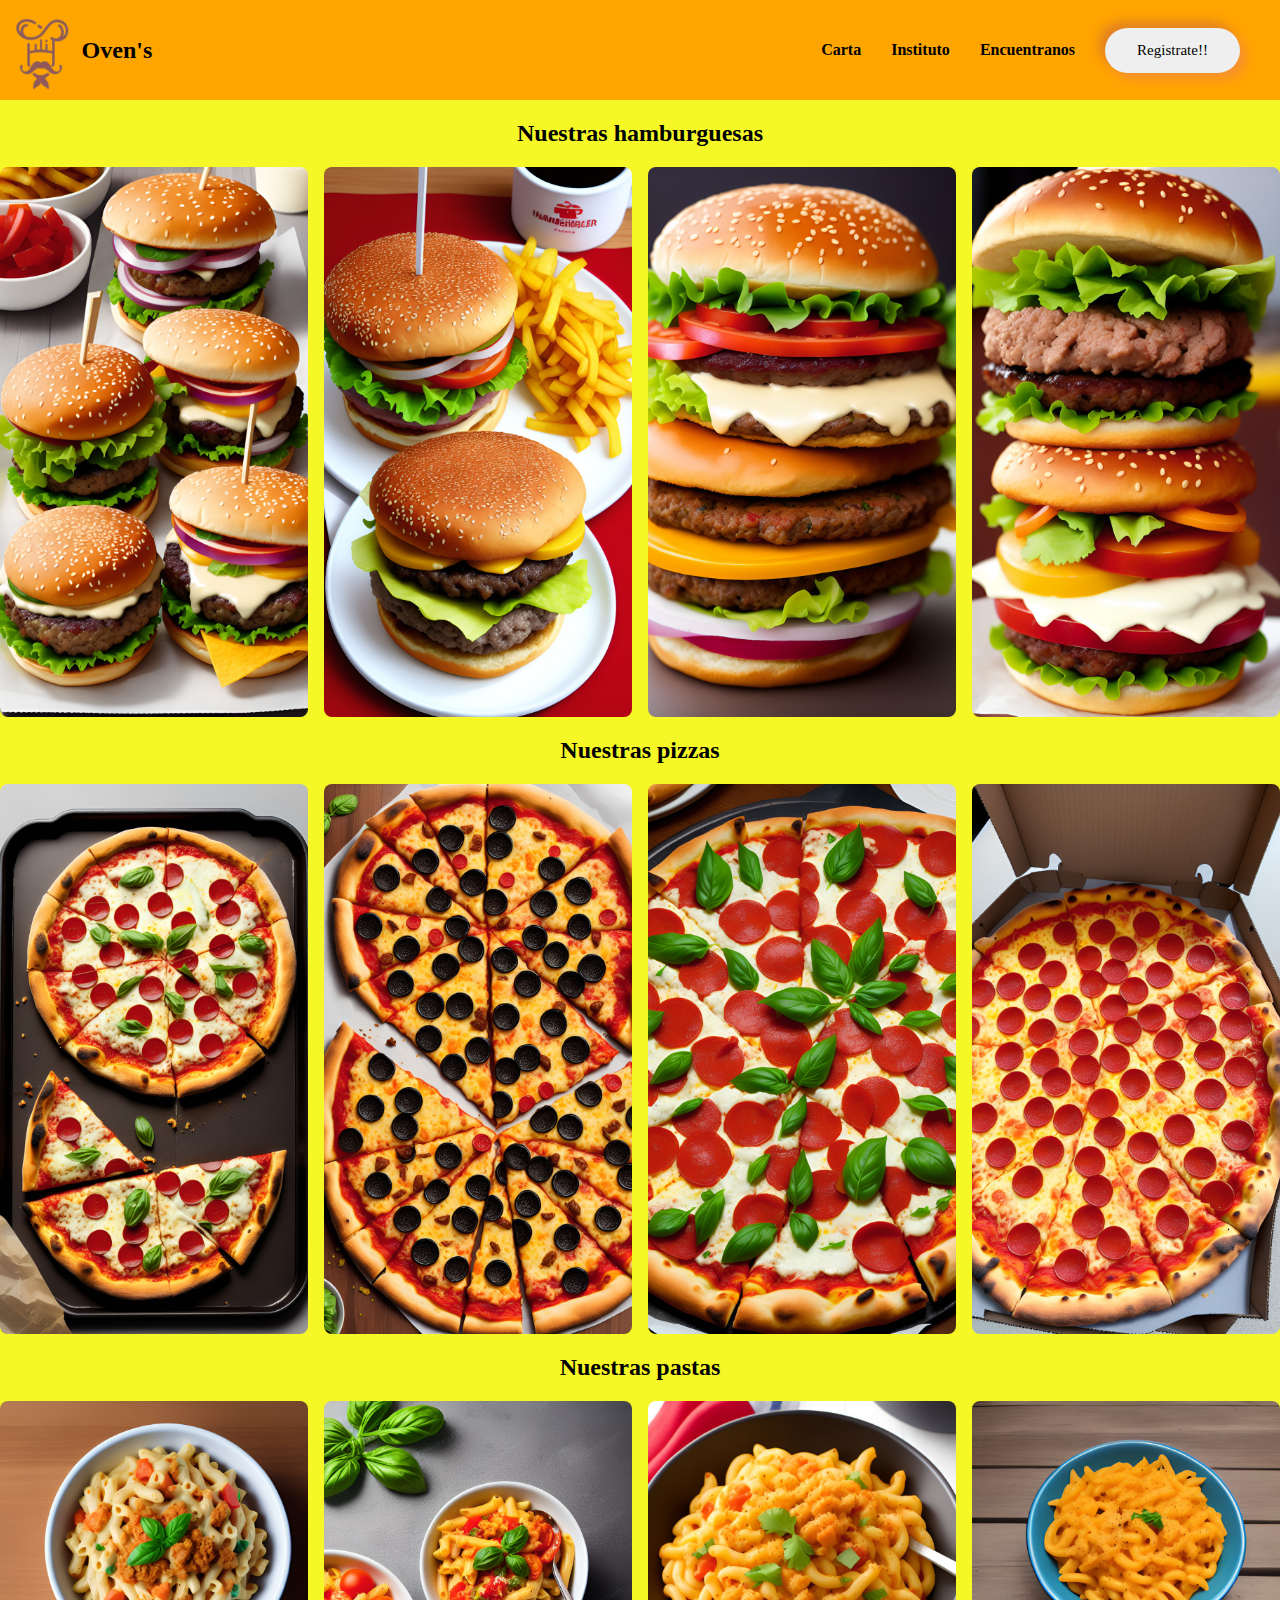
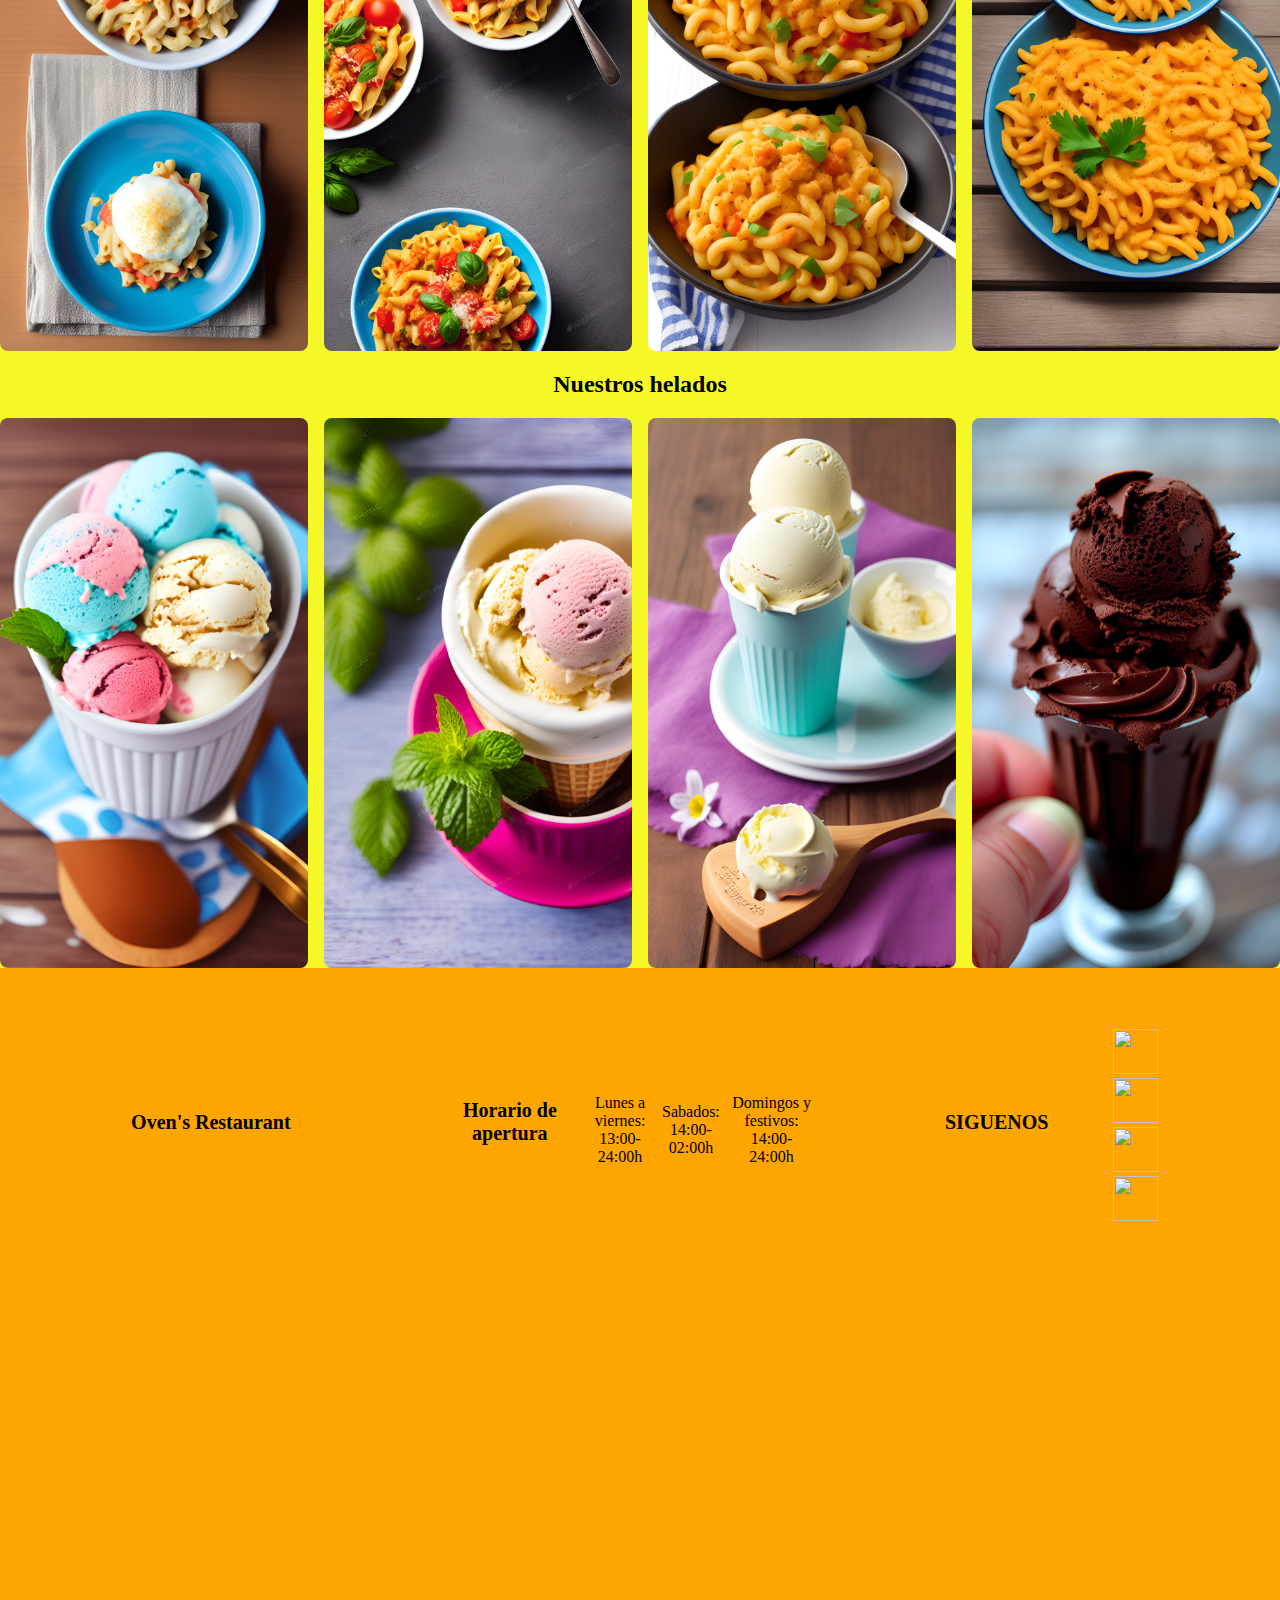
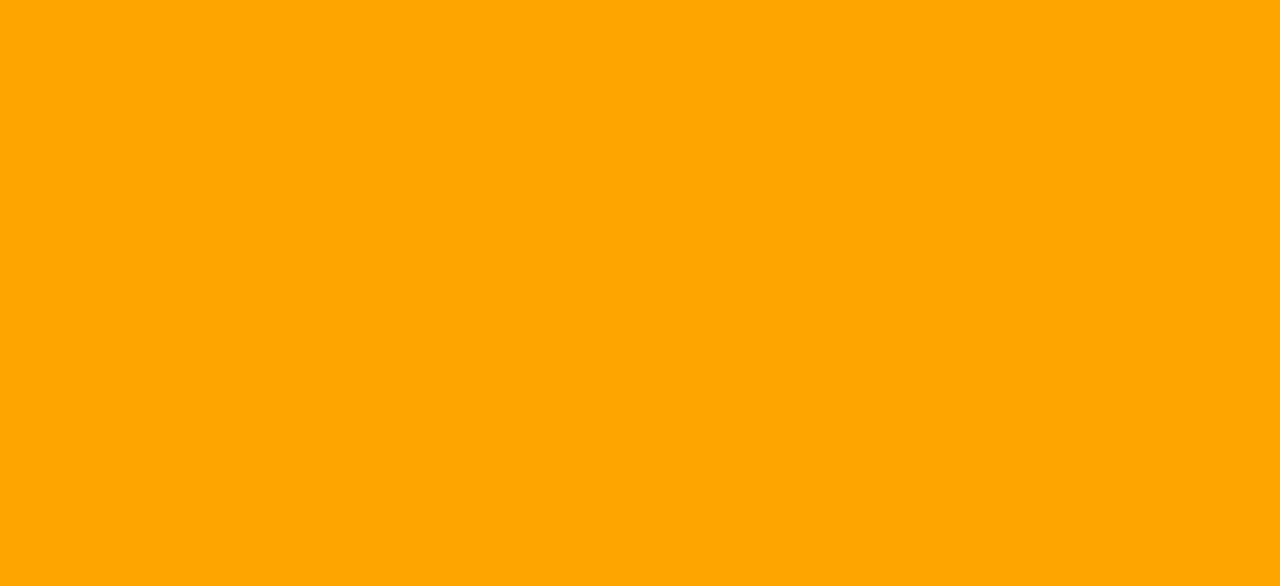
==== htmls/carta.html @ 6833cb31 "Add files via upload" ====
<!DOCTYPE html>
<html lang="es">
<head>
    <meta charset="UTF-8">
    <meta http-equiv="X-UA-Compatible" content="IE=edge">
    <meta name="viewport" content="width=device-width, initial-scale=1.0">
    <meta name="keywords" content="menus, Restaurant, restaurante">
    <meta name="description" content="Nuestro nuevo restaurante con muchas especialidades y todo tipo de comida de alta calidad">
    <meta name="Author" content="Jorge">
    <title>Toda nuestra carta</title>
    <link rel="stylesheet" href="../css/carta.css">
</head>
<body>
    <div class="contenedor">
        <header>
            <div class="logo">
                <img src="../images/logocorto_preview_rev_1.png" alt="Logo Ovens Restaurant">
                <h1 class="nombre-e">Oven's</h1>
            </div>
            <nav>
                <ul id="menu_principal">
                    <li><a class="nav-a" href="./carta.html" target="_blank">Carta</a></li>
                    <li><a class="nav-a" href="https://www.iesjuanbosco.es" target="_blank" >Instituto </a></li>
                    <li><a class="nav-a" href="./encuentranos.html" target="_blank">Encuentranos</a></li>
                    <li><a class="nav-a" href="./registrate.html" target="_blank"><button>Registrate!!</button></a></li>
                </ul>
            </nav>
            
        </header>
        <section class="hamburguesas">
            <div class="tarjeta-titulo">
                <h2>Nuestras hamburguesas</h2>
            </div>
            <div class="secciones">
                <div style="background: url(../images/hm1.jpg)center;background-size: cover;"
                class="tarjeta">
                   
                </div>

                <div style="background: url(../images/hm2.jpg)center;background-size: cover;"
                class="tarjeta">
                   
                </div>

                <div style="background: url(../images/hm3.jpg)center;background-size: cover;"
                class="tarjeta">
                   
                </div>
                <div style="background: url(../images/hm4.jpg) center; background-size:cover;"
                class="tarjeta">
                   
                </div>
            </div>
        </section>

        <section class="pizzas">
            <div class="tarjeta-titulo">
                <h2>Nuestras pizzas</h2>
            </div>
            <div class="secciones">
                <div style="background: url(../images/pz1.jpg)center;background-size: cover;"
                class="tarjeta">
                   
                </div>

                <div style="background: url(../images/pz2.jpg)center;background-size: cover;"
                class="tarjeta">
                   
                </div>

                <div style="background: url(../images/pz3.jpg)center;background-size: cover;"
                class="tarjeta">
                   
                </div>
                <div style="background: url(../images/pz4.jpg) center; background-size:cover;"
                class="tarjeta">
                   
                </div>
            </div>
        </section>
        <section class="pastas">
            <div class="tarjeta-titulo">
                <h2>Nuestras pastas</h2>
            </div>
            <div class="secciones">
                <div style="background: url(../images/ma1.jpg)center;background-size: cover;"
                class="tarjeta">
                   
                </div>

                <div style="background: url(../images/ma2.jpg)center;background-size: cover;"
                class="tarjeta">
                   
                </div>

                <div style="background: url(../images/ac3.jpg)center;background-size: cover;"
                class="tarjeta">
                   
                </div>
                <div style="background: url(../images/ac4.jpg) center; background-size:cover;"
                class="tarjeta">
                   
                </div>
            </div>
        </section>
      
        <section class="helados">
            <div class="tarjeta-titulo">
                <h2>Nuestros helados</h2>
            </div>
            <div class="secciones">
                <div style="background: url(../images/ic1.jpg)center;background-size: cover;"
                class="tarjeta">
                   
                </div>

                <div style="background: url(../images/ic2.jpg)center;background-size: cover;"
                class="tarjeta">
                   
                </div>

                <div style="background: url(../images/ic3.jpg)center;background-size: cover;"
                class="tarjeta">
                   
                </div>
                <div style="background: url(../images/ic4.jpg) center; background-size:cover;"
                class="tarjeta">
                   
                </div>
            </div>
        </section>
        <footer class="footer">
            <div class="footer1">
                <div class="box">
                  <h2>Oven's Restaurant</h2>
                </div>
                <div class="box">
                    <h2>Horario de apertura</h2>
                    <p>Lunes a viernes:<br>13:00-24:00h</p>
                    <p>Sabados:<br> 14:00-02:00h</p>
                    <p>Domingos y festivos:<br> 14:00-24:00h</p>
                </div>
                <div class="box">
                    <h2>SIGUENOS</h2>
                    <div class="red-social">
                        <ul>
                            <li><a href="https://www.iesjuanbosco.es" class="fa fa-facebook"><img src="./images/facebook.webp" alt="" srcset="" height="100%" width="100%"></a></li>
                            <li><a href="https://www.iesjuanbosco.es" class="fa fa-instagram"><img src="./images/insta.webp" height="100%" width="100%" alt="" srcset=""></a></li>
                            <li><a href="https://www.iesjuanbosco.es" class="fa fa-twitter"><img src="./images/Twitter-logo.svg.webp" height="100%" width="100%" alt="" srcset=""></a></li> 
                            <li><a href="https://www.iesjuanbosco.es" class="fa fa-youtube"><img src="./images/Youtube.png" height="100%" width="100%" alt="" srcset=""></a></li>
                        </ul>
                    </div>
                </div>
            
            </div>
            <div class="mapas">
                <iframe id="mapaa" src="https://www.google.com/maps/embed?pb=!1m14!1m8!1m3!1d6166.7399379849185!2d-3.220274430194092!3d39.39313519188517!3m2!1i1024!2i768!4f13.1!3m3!1m2!1s0xd69af036cec6af9%3A0x3cb32e283081ecee!2sIES%20Juan%20Bosco!5e0!3m2!1ses!2ses!4v1677427320907!5m2!1ses!2ses" width="600" height="450" style="border:0;" allowfullscreen="" loading="lazy" referrerpolicy="no-referrer-when-downgrade"></iframe>
            </div>
        </footer>



    </div>
</body>
</html>
---- css/carta.css ----
body{
    margin: 0%;
    padding: 0;
    background-color: rgb(245, 248, 38);
  }
  header{
    display: flex;
    justify-content: space-between;
    align-items: center;
    min-height: 70px;
    padding: 10px;
    background-color:orange;
  }
  .logo{
    display: flex;
    align-items: center;
  }
  .logo img{
    height: 80px;
    margin-right: 10px;
    align-items: center;
  }
  .logo h1{
    font-size: 24px;
    margin: 0;
  }
  nav li{
    display: flex;
    align-items: center;
  }
  nav a:hover{
    color: yellow;
  }
  nav ul{
    display: flex;
    list-style: none;
    margin: 0%;
    padding: 0%;
}
  nav a{
    font-weight: 600;
    padding-right: 30px;
}
    a{
    color: rgb(0, 0, 0);
    text-decoration: none;
}

    .registro button{
      display: inline-block;
      padding: 10px 20px;
      text-decoration: none;
}
button {
    width: 9em;
    height: 3em;
    border-radius: 30em;
    font-size: 15px;
    font-family: inherit;
    border: none;
    position: relative;
    overflow: hidden;
    z-index: 1;
    box-shadow: 6px 6px 12px #f59032,
                -6px -6px 12px #e07e23;
   }
   
   button::before {
    content: '';
    width: 0;
    height: 3em;
    border-radius: 30em;
    position: absolute;
    top: 0;
    left: 0;
    background-image: linear-gradient(to right, orange 0%, yellow 100%);
    transition: .5s ease;
    display: block;
    z-index: -1;
   }
   
   button:hover::before {
    width: 9em;
   }

   h2{
    text-align: center;
   }
  
   .secciones{
    display: grid;
    grid-template-columns: repeat(4,1fr);
    column-gap: 1rem;
    row-gap: 1rem;
   }
   .tarjeta{
    background-repeat: none;
    border-radius: 8px;
    height: 550px;
    display: flex;
    align-items: end;
   }
   .tarjeta-titulo h2{
    margin-bottom: 20px;
   }
 
   @media (max-width:800px) {
    header{
      flex-direction: column;
    }nav{
      padding-top: 20px;
      margin-left: 40px;
      
    }
    .logo{
      display: flex;
      align-items: center;
    
    }
    button{
      display: none;  
    }
    .secciones{
      grid-template-columns: repeat(1,1fr);
    }
   
    .footer .footer1{
      width: 90%;
      grid-template-columns: repeat(1, 1fr);
      grid-gap:30px;
      padding: 35px 0px;
  }
    .content h2 {
      font-size: 20px;
      margin-top: 0;
  }
  
    .content p {
      font-size: 15px;
      min-width: 199px;
  }
    #mapaa {
      width: 80%;
      max-width: 800px;
      height: 100vh;
      border: none;
  }

    
  }
  @media (min-width:700px) {
    .secciones{
      grid-template-columns: repeat(2,1fr);
    }
    
  }
  @media (min-width:1000px) {
    .secciones{
      grid-template-columns: repeat(4,1fr);
    }
    
  }
    
    .footer{
      width: 100%;
      background-color: orange;
  }
    .footer .footer1{
      width: 100%;
      max-width: 1200px;
      margin: auto;
      display:grid;
      grid-template-columns: repeat(3, 1fr);
      grid-gap:50px;
      padding: 45px 0px;
  }
    .footer .footer1 .box{
      width: 100%;
      height: 100%;
      display: flex;
      justify-content: center;
      align-items: center;
  }
    .footer .footer1 .box h2{
      color:  black;
      margin-bottom: 25px;
      margin-right: 25px;
      font-size: 20px;
  }
    .footer .footer1 .box p{
      text-align: center;
      margin-right: 10px;
      align-items: center;
      color: black;
      margin-bottom: 10px;
  }
    .footer .footer1 .red-social a{
      display: inline-block;
      text-decoration: none;
      width: 45px;
      height: 45px;
      line-height: 45px;
      color: orange;
      margin-right: 10px;
      background-color: orange;
      text-align: center;
      transition: all 300ms ease;
      border-radius: 15px;
  }
    .footer .footer1 .red-social a:hover{
      background-color: rgb(80, 80, 235);
  }
    li{
      list-style: none;
 }
    .mapas {
     display: flex;
     justify-content: center;
     align-items: center;
     height: 100vh;
}

    #mapaa {
    width: 100%;
    max-width: 800px;
    height: 70vh;
    border: none;
}
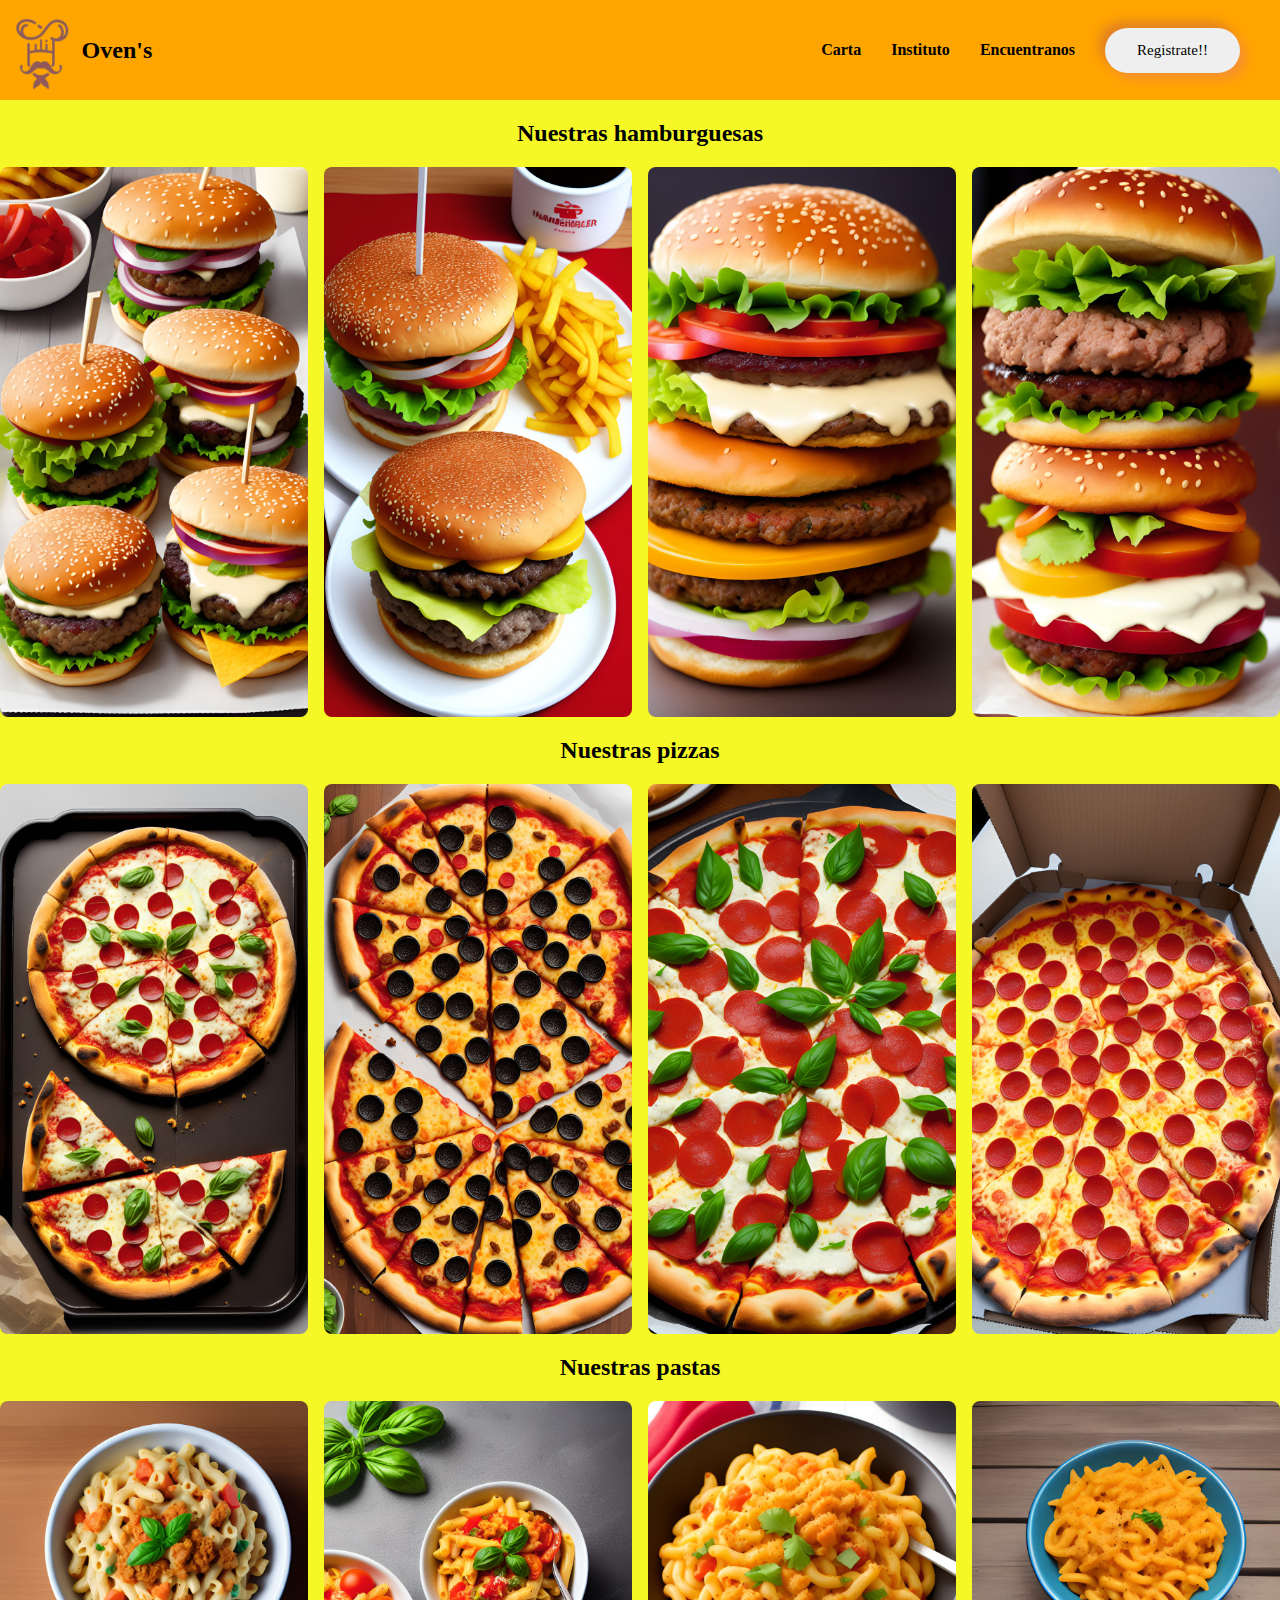
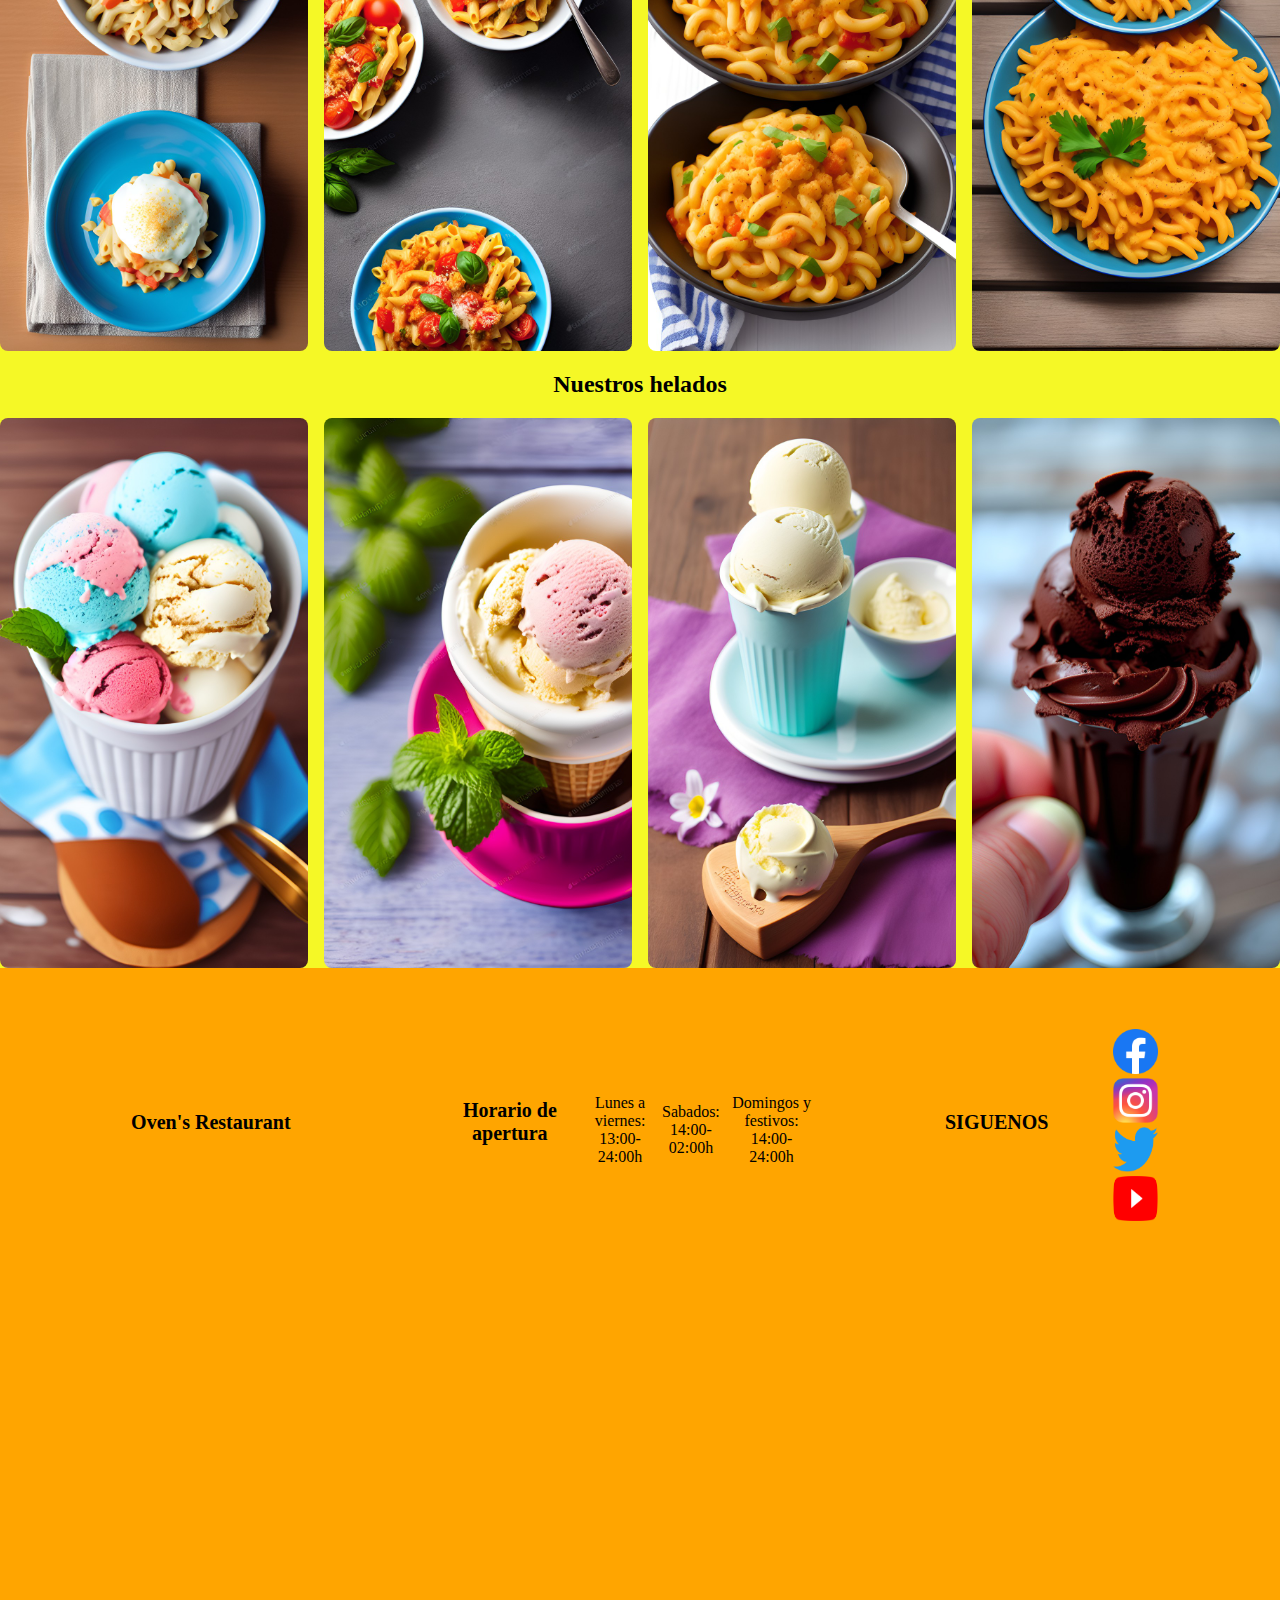
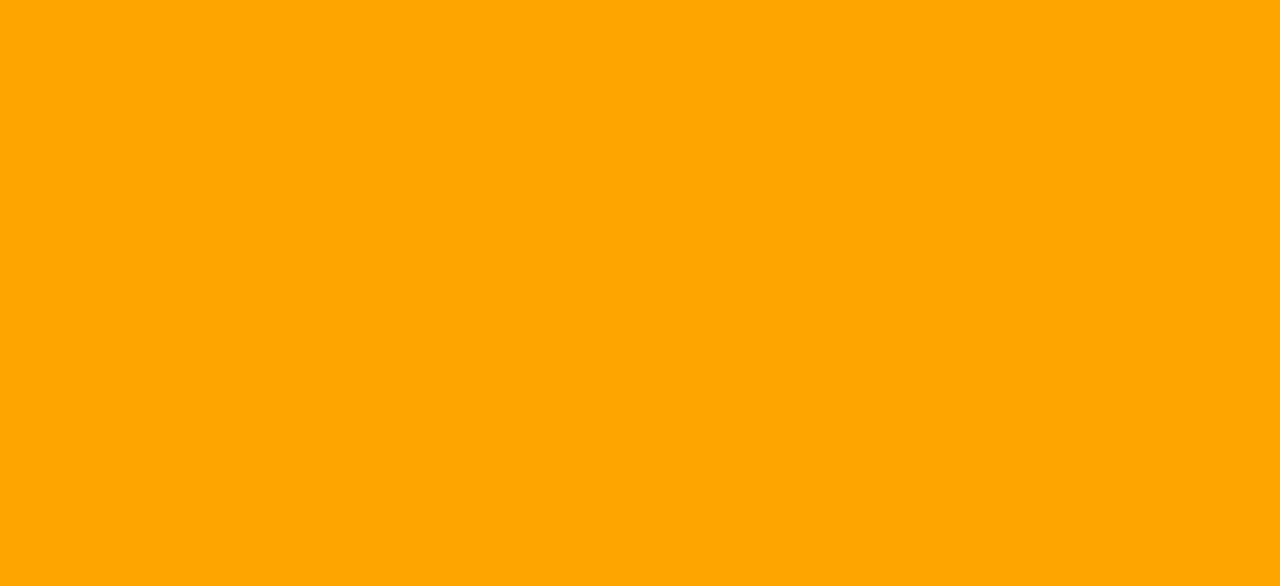
==== commit 70a33215: "Update carta.html" ====
--- a/htmls/carta.html
+++ b/htmls/carta.html
@@ -144,10 +144,10 @@
                     <h2>SIGUENOS</h2>
                     <div class="red-social">
                         <ul>
-                            <li><a href="https://www.iesjuanbosco.es" class="fa fa-facebook"><img src="./images/facebook.webp" alt="" srcset="" height="100%" width="100%"></a></li>
-                            <li><a href="https://www.iesjuanbosco.es" class="fa fa-instagram"><img src="./images/insta.webp" height="100%" width="100%" alt="" srcset=""></a></li>
-                            <li><a href="https://www.iesjuanbosco.es" class="fa fa-twitter"><img src="./images/Twitter-logo.svg.webp" height="100%" width="100%" alt="" srcset=""></a></li> 
-                            <li><a href="https://www.iesjuanbosco.es" class="fa fa-youtube"><img src="./images/Youtube.png" height="100%" width="100%" alt="" srcset=""></a></li>
+                            <li><a href="https://www.iesjuanbosco.es" class="fa fa-facebook"><img src="../images/facebook.webp" alt="" srcset="" height="100%" width="100%"></a></li>
+                            <li><a href="https://www.iesjuanbosco.es" class="fa fa-instagram"><img src="../images/insta.webp" height="100%" width="100%" alt="" srcset=""></a></li>
+                            <li><a href="https://www.iesjuanbosco.es" class="fa fa-twitter"><img src="../images/Twitter-logo.svg.webp" height="100%" width="100%" alt="" srcset=""></a></li> 
+                            <li><a href="https://www.iesjuanbosco.es" class="fa fa-youtube"><img src="../images/Youtube.png" height="100%" width="100%" alt="" srcset=""></a></li>
                         </ul>
                     </div>
                 </div>
@@ -162,4 +162,4 @@
 
     </div>
 </body>
-</html>+</html>
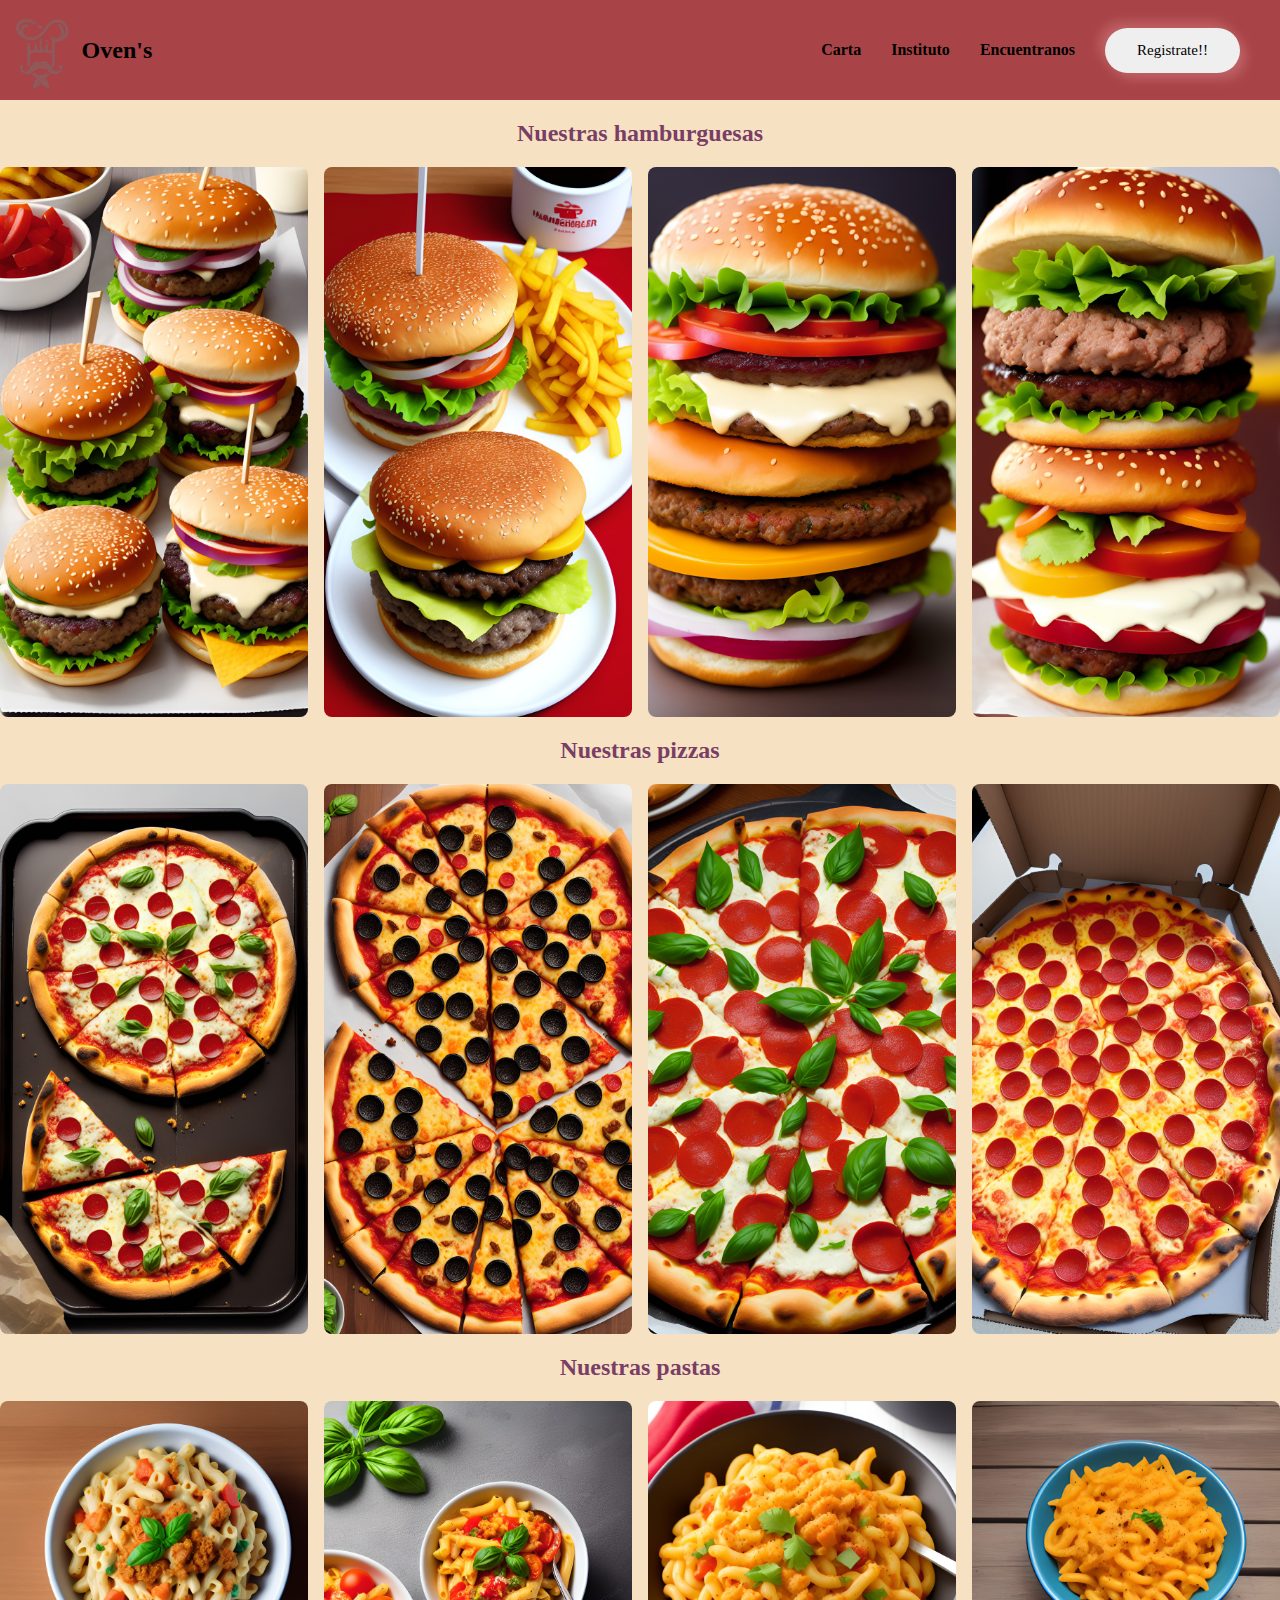
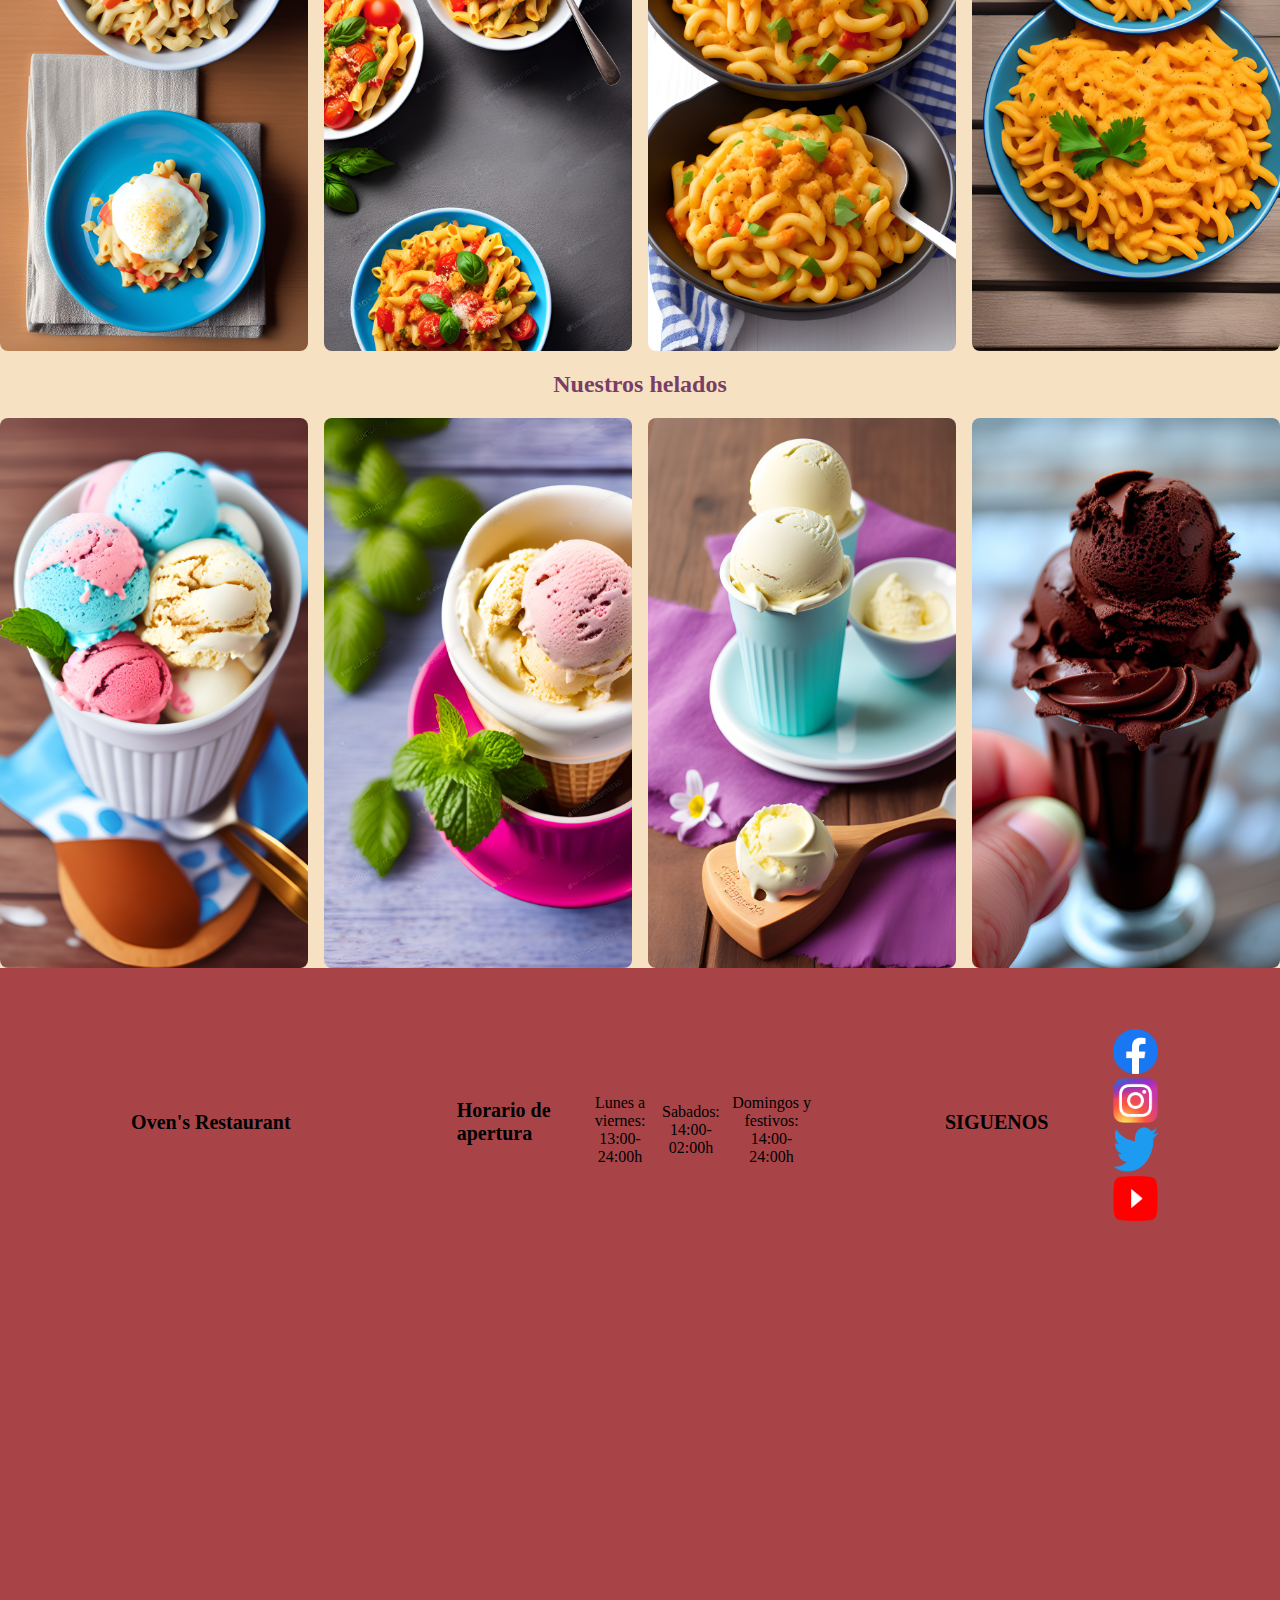
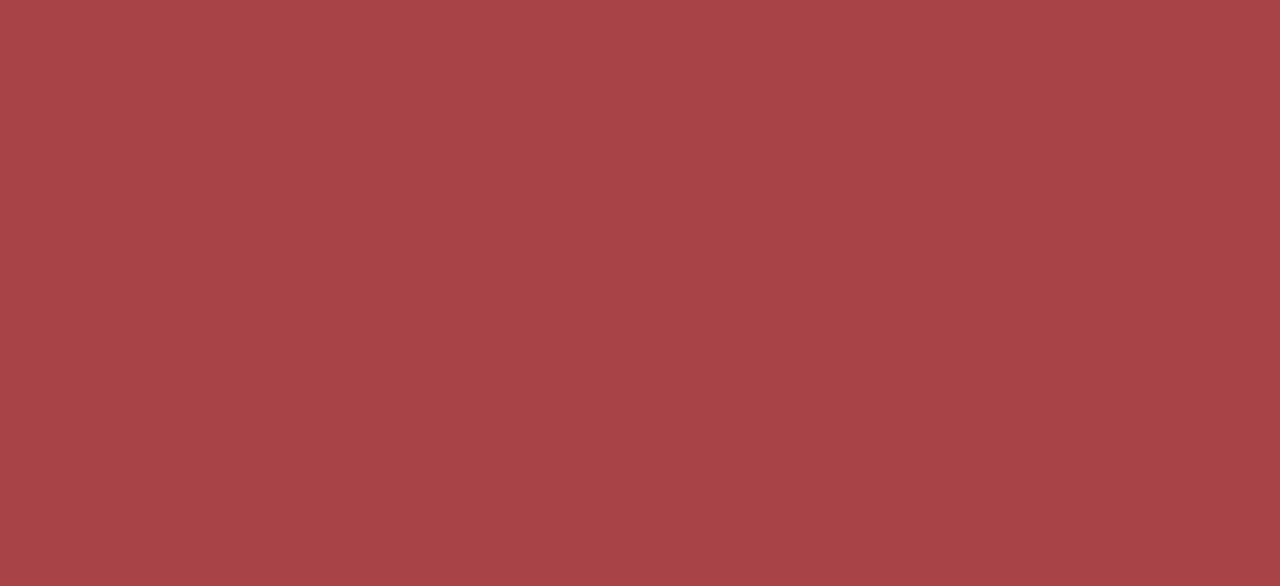
==== commit 394bb42b: "Add files via upload" ====
--- a/htmls/carta.html
+++ b/htmls/carta.html
@@ -162,4 +162,4 @@
 
     </div>
 </body>
-</html>
+</html>--- a/css/carta.css
+++ b/css/carta.css
@@ -1,7 +1,8 @@
 body{
     margin: 0%;
     padding: 0;
-    background-color: rgb(245, 248, 38);
+    min-width: 400px;
+    background-color:#F6E1C3;
   }
   header{
     display: flex;
@@ -9,7 +10,7 @@
     align-items: center;
     min-height: 70px;
     padding: 10px;
-    background-color:orange;
+    background-color:#A84448;
   }
   .logo{
     display: flex;
@@ -29,7 +30,7 @@
     align-items: center;
   }
   nav a:hover{
-    color: yellow;
+    color: white;
   }
   nav ul{
     display: flex;
@@ -52,39 +53,41 @@
       text-decoration: none;
 }
 button {
-    width: 9em;
-    height: 3em;
-    border-radius: 30em;
-    font-size: 15px;
-    font-family: inherit;
-    border: none;
-    position: relative;
-    overflow: hidden;
-    z-index: 1;
-    box-shadow: 6px 6px 12px #f59032,
-                -6px -6px 12px #e07e23;
-   }
-   
-   button::before {
-    content: '';
-    width: 0;
-    height: 3em;
-    border-radius: 30em;
-    position: absolute;
-    top: 0;
-    left: 0;
-    background-image: linear-gradient(to right, orange 0%, yellow 100%);
-    transition: .5s ease;
-    display: block;
-    z-index: -1;
-   }
-   
-   button:hover::before {
-    width: 9em;
-   }
-
-   h2{
+  width: 9em;
+  height: 3em;
+  border-radius: 30em;
+  font-size: 15px;
+  font-family: inherit;
+  border: none;
+  position: relative;
+  overflow: hidden;
+  z-index: 1;
+  box-shadow: 6px 6px 12px #c06367,
+  -6px -6px 12px #c06367;
+ }
+ 
+ button::before {
+  content: '';
+  width: 0;
+  height: 3em;
+  border-radius: 30em;
+  position: absolute;
+  top: 0;
+  left: 0;
+  background-image: linear-gradient(to right, #A84448 0%, #F6E1C3 100%);
+  transition: .5s ease;
+  display: block;
+  z-index: -1;
+ }
+ 
+ button:hover::before {
+  width: 9em;    
+  }
+
+ section h2{
     text-align: center;
+    background-color: #F6E1C3;
+    color: #7A3E65;
    }
   
    .secciones{
@@ -103,6 +106,71 @@
    .tarjeta-titulo h2{
     margin-bottom: 20px;
    }
+   .footer{
+    width: 100%;
+    background-color: #A84448;
+}
+  .footer .footer1{
+    width: 100%;
+    max-width: 1200px;
+    margin: auto;
+    display:grid;
+    grid-template-columns: repeat(3, 1fr);
+    grid-gap:50px;
+    padding: 45px 0px;
+}
+  .footer .footer1 .box{
+    width: 100%;
+    height: 100%;
+    display: flex;
+    justify-content: center;
+    align-items: center;
+}
+  .footer .footer1 .box h2{
+    color:  black;
+    margin-bottom: 25px;
+    margin-right: 25px;
+    font-size: 20px;
+}
+  .footer .footer1 .box p{
+    text-align: center;
+    margin-right: 10px;
+    align-items: center;
+    color: black;
+    margin-bottom: 10px;
+}
+  .footer .footer1 .red-social a{
+    display: inline-block;
+    text-decoration: none;
+    width: 45px;
+    height: 45px;
+    line-height: 45px;
+    color: #A84448;
+    margin-right: 10px;
+    background-color: #A84448;
+    text-align: center;
+    transition: all 300ms ease;
+    border-radius: 15px;
+}
+  .footer .footer1 .red-social a:hover{
+    background-color: rgb(80, 80, 235);
+}
+  li{
+    list-style: none;
+}
+  .mapas {
+   display: flex;
+   justify-content: center;
+   align-items: center;
+   height: 100vh;
+}
+
+  #mapaa {
+  width: 100%;
+  max-width: 800px;
+  height: 70vh;
+  border: none;
+}
  
    @media (max-width:800px) {
     header{
@@ -160,69 +228,4 @@
     }
     
   }
-    
-    .footer{
-      width: 100%;
-      background-color: orange;
-  }
-    .footer .footer1{
-      width: 100%;
-      max-width: 1200px;
-      margin: auto;
-      display:grid;
-      grid-template-columns: repeat(3, 1fr);
-      grid-gap:50px;
-      padding: 45px 0px;
-  }
-    .footer .footer1 .box{
-      width: 100%;
-      height: 100%;
-      display: flex;
-      justify-content: center;
-      align-items: center;
-  }
-    .footer .footer1 .box h2{
-      color:  black;
-      margin-bottom: 25px;
-      margin-right: 25px;
-      font-size: 20px;
-  }
-    .footer .footer1 .box p{
-      text-align: center;
-      margin-right: 10px;
-      align-items: center;
-      color: black;
-      margin-bottom: 10px;
-  }
-    .footer .footer1 .red-social a{
-      display: inline-block;
-      text-decoration: none;
-      width: 45px;
-      height: 45px;
-      line-height: 45px;
-      color: orange;
-      margin-right: 10px;
-      background-color: orange;
-      text-align: center;
-      transition: all 300ms ease;
-      border-radius: 15px;
-  }
-    .footer .footer1 .red-social a:hover{
-      background-color: rgb(80, 80, 235);
-  }
-    li{
-      list-style: none;
- }
-    .mapas {
-     display: flex;
-     justify-content: center;
-     align-items: center;
-     height: 100vh;
-}
-
-    #mapaa {
-    width: 100%;
-    max-width: 800px;
-    height: 70vh;
-    border: none;
-}+    